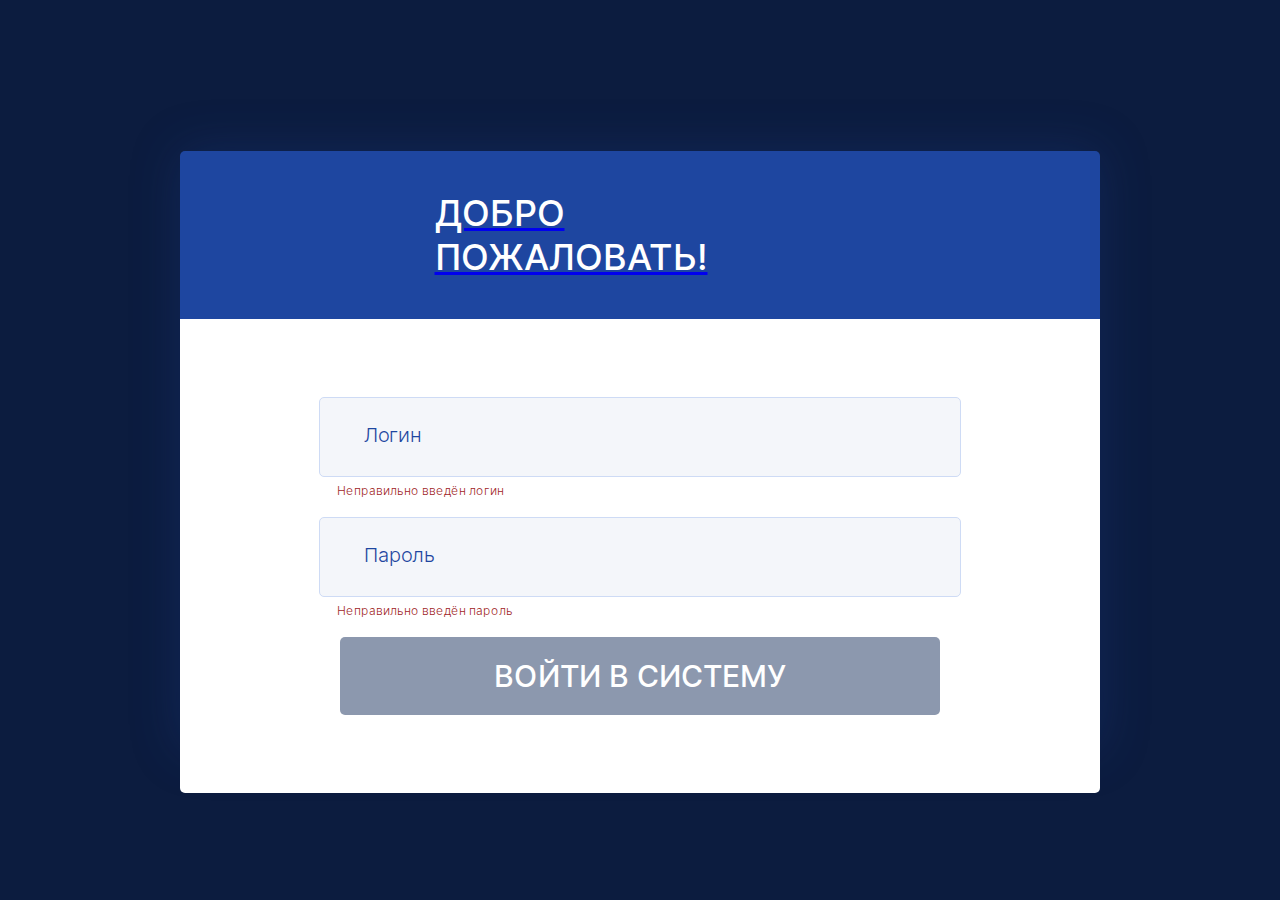
==== index.html @ 9c9e4220 "готова верстка без адаптива" ====
<!DOCTYPE html>
<html lang="ru">
  <head>
    <meta charset="UTF-8" />
    <meta http-equiv="X-UA-Compatible" content="IE=edge" />
    <meta name="viewport" content="width=device-width, initial-scale=1.0" />
    <link rel="stylesheet" href="./pages/index.css" type="text/css" />
    <title>Страница авторизации</title>
  </head>
  <body class="root">
    <div class="page">
      <div class="login">
        <div class="login__header">
          <a href="/authorized-user.html">
            <h1 class="login__title">Добро пожаловать!</h1></a
          >
        </div>

        <div class="login__body">
          <form class="login__form">
            <label class="login__label">
              <input
                class="login__input login__input_type_login"
                type="text"
                placeholder="Логин"
                name="login"
                id="login"
              />
              <span class="login-error error">Неправильно введён логин</span>
            </label>

            <label class="login__label">
              <input
                class="login__input login__input_type_password"
                type="text"
                placeholder="Пароль"
                name="password"
                id="password"
              />
              <span class="password-error error"
                >Неправильно введён пароль</span
              >
            </label>

            <button class="login__button login__button_disabled" type="submit">
              Войти в систему
            </button>
          </form>
        </div>
      </div>
    </div>
  </body>
</html>
---- pages/index.css ----
@import url("../vendor/normalize.css");
@import url("../vendor/fonts/inter.css");

@import url("../blocks/root/root.css");
@import url("../blocks/page/page.css");

@import url("../blocks/login/login.css");
@import url("../blocks/login/__header/login__header.css");
@import url("../blocks/login/__title/header__title.css");
@import url("../blocks/login/__body/login__body.css");
@import url("../blocks/login/__form/login__form.css");
@import url("../blocks/login/__label/login__label.css");
@import url("../blocks/login/__input/login__input.css");
@import url("../blocks/login/__button/login__button.css");
@import url("../blocks/login/__button/_active/login__button_active.css");
@import url("../blocks/login/__button/_disabled/login__button_disabled.css");
@import url("../blocks/login/__input/placeholder/placeholder.css");
@import url("../blocks/login/__input/error/error.css");
@import url("../blocks/login/__input/error/_popup-top/error_popup-top.css");
@import url("../blocks/login/__input/error/_popup-top2/error_popup-top2.css");

@import url("../blocks/root-authorized/root-authorized.css");
@import url("../blocks/page-authorized/page-authorized.css");

@import url("../blocks/header/header.css");
@import url("../blocks/header/__container/header__container.css");
@import url("../blocks/header/__user-name/header__user-name.css");
@import url("../blocks/header/__avatar/header__avatar.css");
@import url("../blocks/header/__title-avatar/header__title-avatar.css");
@import url("../blocks/header/__buttons/header__buttons.css");
@import url("../blocks/header/__button-tasks/header__button-tasks.css");
@import url("../blocks/header/__button-create/header__button-create.css");
@import url("../blocks/header/__button-close/header__button-close.css");







@import url("../blocks/content/content.css");
@import url("../blocks/content/__header/content__header.css");
@import url("../blocks/content/__button-tasks/content__button-tasks.css");
@import url("../blocks/content/__wrapper-form/content__wrapper-form.css");
@import url("../blocks/content/__form/content__form.css");
@import url("../blocks/content/__input/content__input.css");
@import url("../blocks/content/__button-input/content__button-input.css");
@import url("../blocks/content/__form2/content__form2.css");
@import url("../blocks/content/__input2/content__input2.css");
@import url("../blocks/content/__button-input2/content__button-input2.css");
@import url("../blocks/content/__content-form2/wrapper__content-form2.css");
@import url("../blocks/content/__form2-popup/content__form2-popup.css");
@import url("../blocks/content/__form2-popup_opened/content__form2-popup_opened.css");
@import url("../blocks/content/__form2-item/content__form2-item.css");
@import url("../blocks/content/__form2_size/content__form2_size.css");
@import url("../blocks/content/__input2_size/content__input2_size.css");


@import url("../blocks/task-name/task-name.css");
@import url("../blocks/task-name/__title/task-name__title.css");
@import url("../blocks/task-name/__list/task-name__list.css");
@import url("../blocks/task-name/__item/task-name__item.css");
@import url("../blocks/task-name/__item-span/task-name__item-span.css");
@import url("../blocks/task-name/__text/task-name__text.css");
@import url("../blocks/content/__header-wrapper/content__header-wrapper.css");
@import url("../blocks/comments/comments.css");
@import url("../blocks/comments/__title/comments__title.css");
@import url("../blocks/comments/__header/comments__header.css");
@import url("../blocks/comments/__footer/comments__footer.css");
@import url("../blocks/comments/__footer-title/comments__footer-title.css");
@import url("../blocks/comments/__footer-input/comments__footer-input.css");
@import url("../blocks/comments/__footer-button/comments__footer-button.css");

@import url("../blocks/wrapper-task-name/wrapper-task-name.css");
@import url("../blocks/task-name/__wrapper-form/task-name__wrapper-form.css");

@import url("../blocks/popup/popup.css");
@import url("../blocks/popup/_opened/popup_opened.css");
@import url("../blocks/popup/__container/popup__container.css");
@import url("../blocks/popup/__header/popup__header.css");
@import url("../blocks/popup/__form/popup__form.css");
@import url("../blocks/popup/__close/popup__close.css");
@import url("../blocks/popup/__title/popup__title.css");
@import url("../blocks/popup/__wrapper-block/popup__wrapper-block.css");
@import url("../blocks/popup/__input/popup__input.css");
@import url("../blocks/popup/__textarea/popup__textarea.css");
@import url("../blocks/popup/__button/popup__button.css");
@import url("../blocks/popup/__label/popup__label.css");
@import url("../blocks/popup/__label-textarea/popup__ladel-textarea.css");
@import url("../blocks.css");
@import url("../blocks.css");
@import url("../blocks.css");
@import url("../blocks.css");



@import url("../blocks/footer/footer.css");
@import url("../blocks/footer/__copyright/footer__copyright.css");
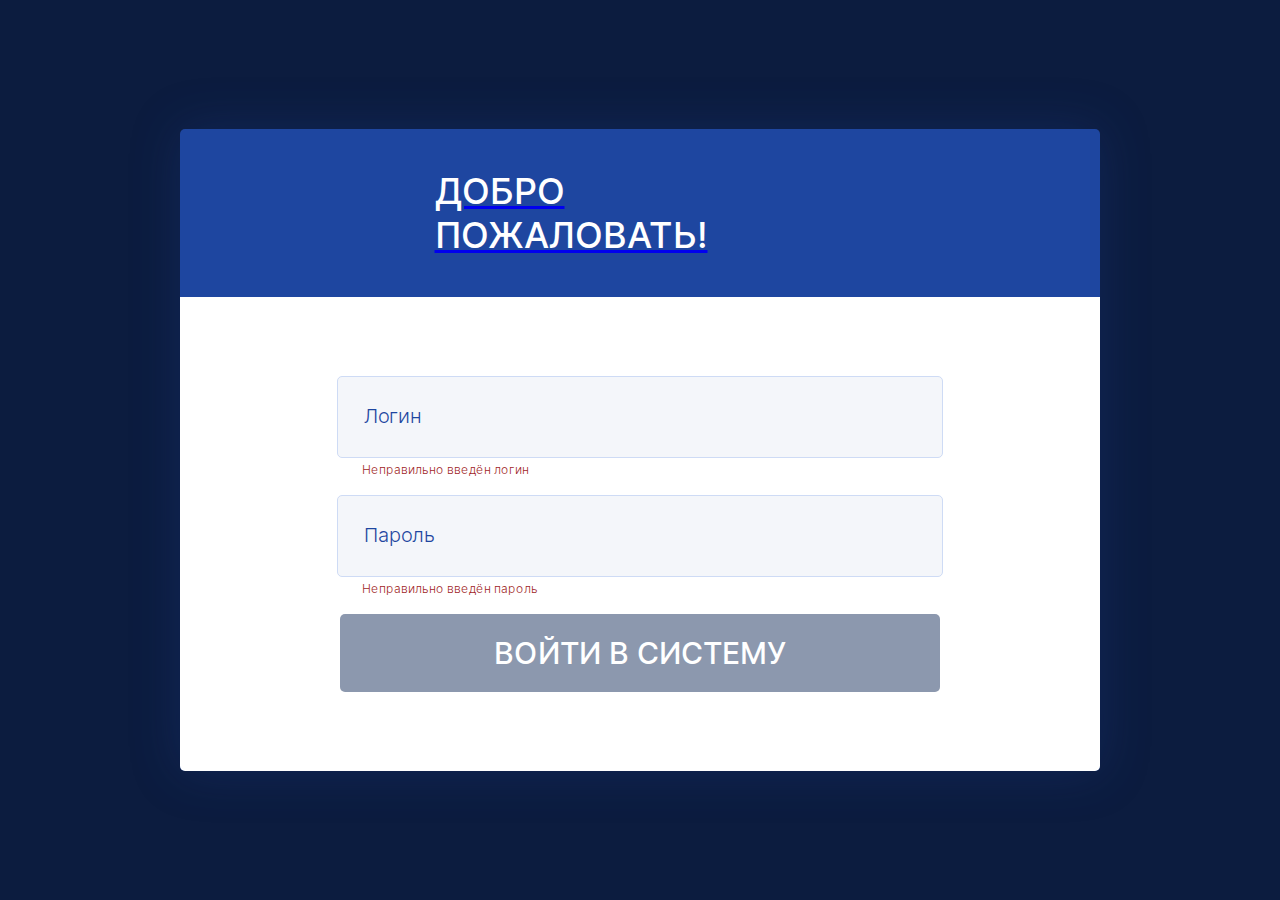
==== commit 53170893: "готова страница адаптивная авторизация пользователя" ====
--- a/index.html
+++ b/index.html
@@ -9,6 +9,16 @@
   </head>
   <body class="root">
     <div class="page">
+
+
+
+
+
+     
+
+
+
+
       <div class="login">
         <div class="login__header">
           <a href="/authorized-user.html">
--- a/pages/index.css
+++ b/pages/index.css
@@ -6,7 +6,7 @@
 
 @import url("../blocks/login/login.css");
 @import url("../blocks/login/__header/login__header.css");
-@import url("../blocks/login/__title/header__title.css");
+@import url("../blocks/login/__title/login__title.css");
 @import url("../blocks/login/__body/login__body.css");
 @import url("../blocks/login/__form/login__form.css");
 @import url("../blocks/login/__label/login__label.css");
@@ -57,6 +57,7 @@
 
 
 @import url("../blocks/task-name/task-name.css");
+@import url("../blocks/task-name/_background/task-name_background.css");
 @import url("../blocks/task-name/__title/task-name__title.css");
 @import url("../blocks/task-name/__list/task-name__list.css");
 @import url("../blocks/task-name/__item/task-name__item.css");
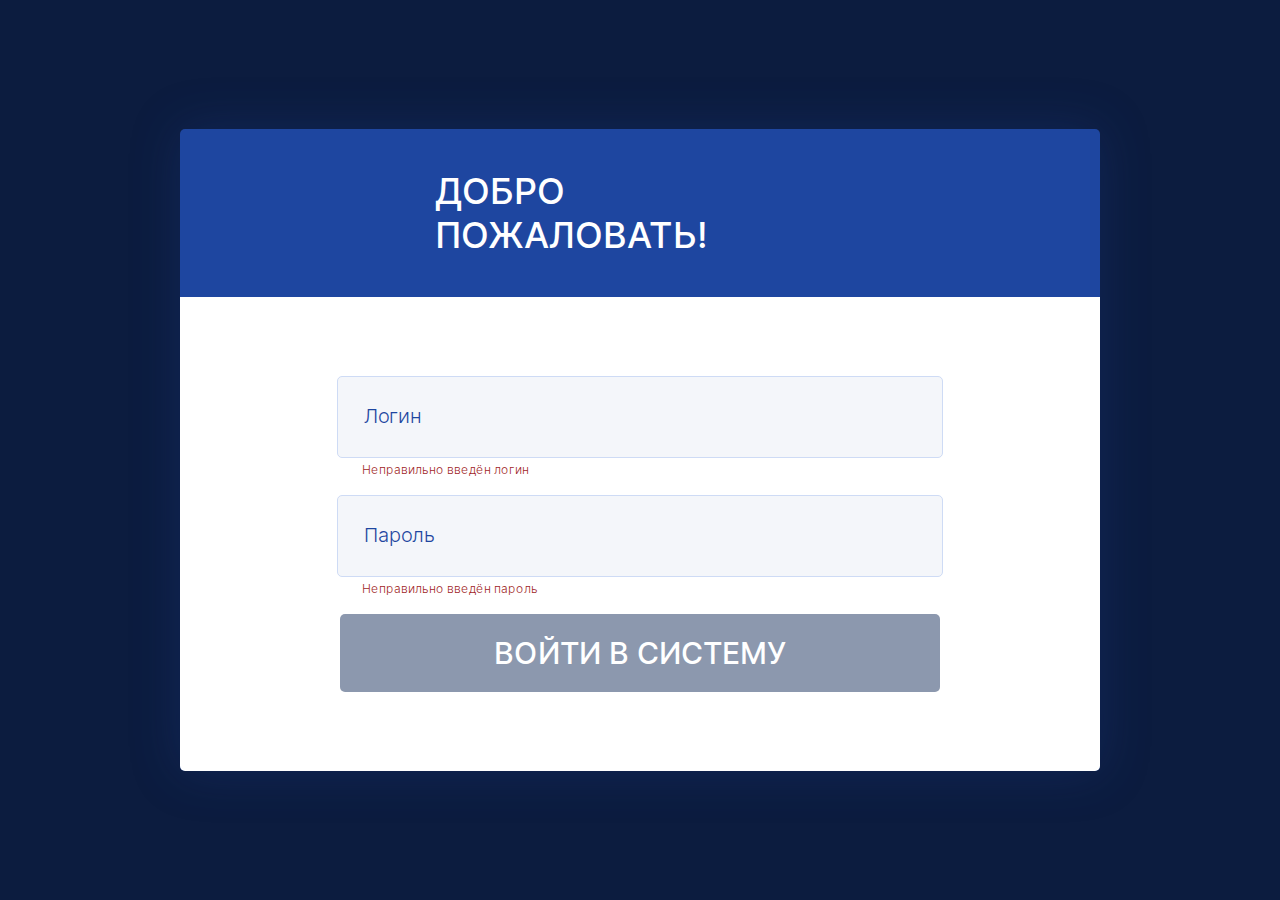
==== commit 6db6a592: "почти все готово, кроме настройки сдвига текста в инпутах" ====
--- a/index.html
+++ b/index.html
@@ -1,29 +1,20 @@
 <!DOCTYPE html>
 <html lang="ru">
   <head>
-    <meta charset="UTF-8" />
-    <meta http-equiv="X-UA-Compatible" content="IE=edge" />
-    <meta name="viewport" content="width=device-width, initial-scale=1.0" />
-    <link rel="stylesheet" href="./pages/index.css" type="text/css" />
+    <meta charset="UTF-8" >
+    <meta http-equiv="X-UA-Compatible" content="IE=edge" >
+    <meta name="viewport" content="width=device-width, initial-scale=1.0" >
+    <link rel="stylesheet" href="./pages/index.css" type="text/css" >
     <title>Страница авторизации</title>
+
+   
   </head>
   <body class="root">
     <div class="page">
-
-
-
-
-
-     
-
-
-
-
       <div class="login">
         <div class="login__header">
-          <a href="/authorized-user.html">
-            <h1 class="login__title">Добро пожаловать!</h1></a
-          >
+          
+            <h1 class="login__title">Добро пожаловать!</h1>
         </div>
 
         <div class="login__body">
@@ -35,7 +26,7 @@
                 placeholder="Логин"
                 name="login"
                 id="login"
-              />
+              >
               <span class="login-error error">Неправильно введён логин</span>
             </label>
 
@@ -46,15 +37,16 @@
                 placeholder="Пароль"
                 name="password"
                 id="password"
-              />
+              >
               <span class="password-error error"
                 >Неправильно введён пароль</span
               >
             </label>
 
-            <button class="login__button login__button_disabled" type="submit">
+            <a href="/authorized-user.html">  <button class="login__button login__button_disabled" type="button">
               Войти в систему
             </button>
+            </a>
           </form>
         </div>
       </div>
--- a/pages/index.css
+++ b/pages/index.css
@@ -32,16 +32,21 @@
 @import url("../blocks/header/__button-create/header__button-create.css");
 @import url("../blocks/header/__button-close/header__button-close.css");
 
-
-
-
-
-
+@import url("../blocks/header/_mobile/header__avatar_mobile.css");
+@import url("../blocks/header/_mobile/header__container_mobile.css");
+@import url("../blocks/header/_mobile/header__user-name_mobile.css");
+@import url("../blocks/header/_mobile/header__title-avatar_mobile.css");
+@import url("../blocks/header/_mobile/header__buttons_mobile.css");
+@import url("../blocks/header/_mobile/header__button-tasks_mobile.css");
+@import url("../blocks/header/_mobile/header__button-create_mobile.css");
+@import url("../blocks/header/_mobile/header__button-close_mobile.css");
 
 @import url("../blocks/content/content.css");
 @import url("../blocks/content/__header/content__header.css");
 @import url("../blocks/content/__button-tasks/content__button-tasks.css");
 @import url("../blocks/content/__wrapper-form/content__wrapper-form.css");
+@import url("../blocks/content/__content-form2/_position/wrapper__content-form2_position.css");
+@import url("../blocks/content/__button-tasks/_position/content__button-tasks_position.css");
 @import url("../blocks/content/__form/content__form.css");
 @import url("../blocks/content/__input/content__input.css");
 @import url("../blocks/content/__button-input/content__button-input.css");
@@ -50,14 +55,21 @@
 @import url("../blocks/content/__button-input2/content__button-input2.css");
 @import url("../blocks/content/__content-form2/wrapper__content-form2.css");
 @import url("../blocks/content/__form2-popup/content__form2-popup.css");
+
+@import url("../blocks/content/__form2_size/content__form2_size.css");
+
 @import url("../blocks/content/__form2-popup_opened/content__form2-popup_opened.css");
+
+@import url("../blocks/content/__input2_size/content__input2_size.css");
 @import url("../blocks/content/__form2-item/content__form2-item.css");
-@import url("../blocks/content/__form2_size/content__form2_size.css");
-@import url("../blocks/content/__input2_size/content__input2_size.css");
-
+@import url("../blocks/content/__form2-item/_size/content__form2-item_size.css");
+@import url("../blocks/content/__form2-popup/_type/content__form2-popup_type_verification.css");
+@import url("../blocks/content/__form2-popup/_type/content__form2-popup_type_status.css");
 
 @import url("../blocks/task-name/task-name.css");
 @import url("../blocks/task-name/_background/task-name_background.css");
+@import url("../blocks/task-name/_border-none/task-name_border-none.css");
+@import url("../blocks/task-name/_background-2/task-name_background-2.css");
 @import url("../blocks/task-name/__title/task-name__title.css");
 @import url("../blocks/task-name/__list/task-name__list.css");
 @import url("../blocks/task-name/__item/task-name__item.css");
@@ -88,22 +100,22 @@
 @import url("../blocks/popup/__button/popup__button.css");
 @import url("../blocks/popup/__label/popup__label.css");
 @import url("../blocks/popup/__label-textarea/popup__ladel-textarea.css");
+
+@import url("../blocks/hamburger-menu/hamburger-menu.css");
+@import url("../blocks/hamburger-menu/menu/__toggle/menu__toggle.css");
+@import url("../blocks/hamburger-menu/menu/__btn/menu__btn.css");
+@import url("../blocks/hamburger-menu/menu/__box/menu__box.css");
+@import url("../blocks/hamburger-menu/media-wrapper/media-wrapper.css");
+
+@import url("../blocks/footer/footer.css");
+@import url("../blocks/footer/__copyright/footer__copyright.css");
+
 @import url("../blocks.css");
 @import url("../blocks.css");
 @import url("../blocks.css");
 @import url("../blocks.css");
-
-
-
-@import url("../blocks/footer/footer.css");
-@import url("../blocks/footer/__copyright/footer__copyright.css");
-
-
-
-
-
-
-
-
-
-
+@import url("../blocks.css");
+@import url("../blocks.css");
+@import url("../blocks.css");
+@import url("../blocks.css");
+@import url("../blocks.css");
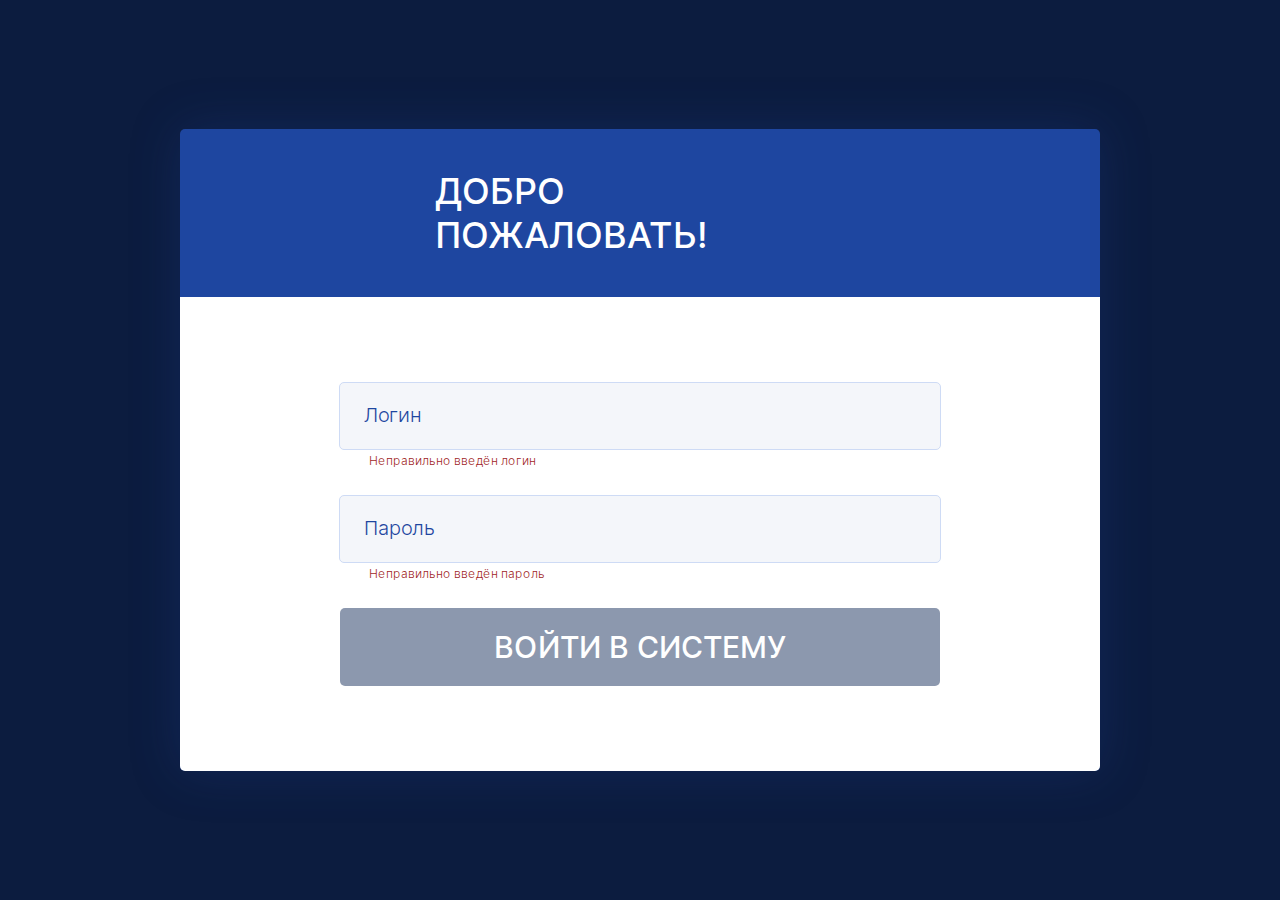
==== commit 06c26175: "готовый проект" ====
--- a/index.html
+++ b/index.html
@@ -43,7 +43,7 @@
               >
             </label>
 
-            <a href="/authorized-user.html">  <button class="login__button login__button_disabled" type="button">
+            <a href="./authorized-user.html">  <button class="login__button login__button_disabled" type="button">
               Войти в систему
             </button>
             </a>
@@ -51,5 +51,6 @@
         </div>
       </div>
     </div>
+   
   </body>
 </html>
--- a/pages/index.css
+++ b/pages/index.css
@@ -110,12 +110,10 @@
 @import url("../blocks/footer/footer.css");
 @import url("../blocks/footer/__copyright/footer__copyright.css");
 
-@import url("../blocks.css");
-@import url("../blocks.css");
-@import url("../blocks.css");
-@import url("../blocks.css");
-@import url("../blocks.css");
-@import url("../blocks.css");
-@import url("../blocks.css");
-@import url("../blocks.css");
-@import url("../blocks.css");
+@import url("../blocks/link/link.css");
+@import url("../blocks/comments/__footer-input/_placeholder/comments__footer-input_placeholder.css");
+
+@import url("../blocks/task-name/__text/_padding/task-name__text_padding.css");
+@import url("../blocks/wrapper-task-name/_margin/wrapper-task-name_margin.css");
+@import url("../blocks/task-name/__list/_margin/task-name__list_margin.css");
+
